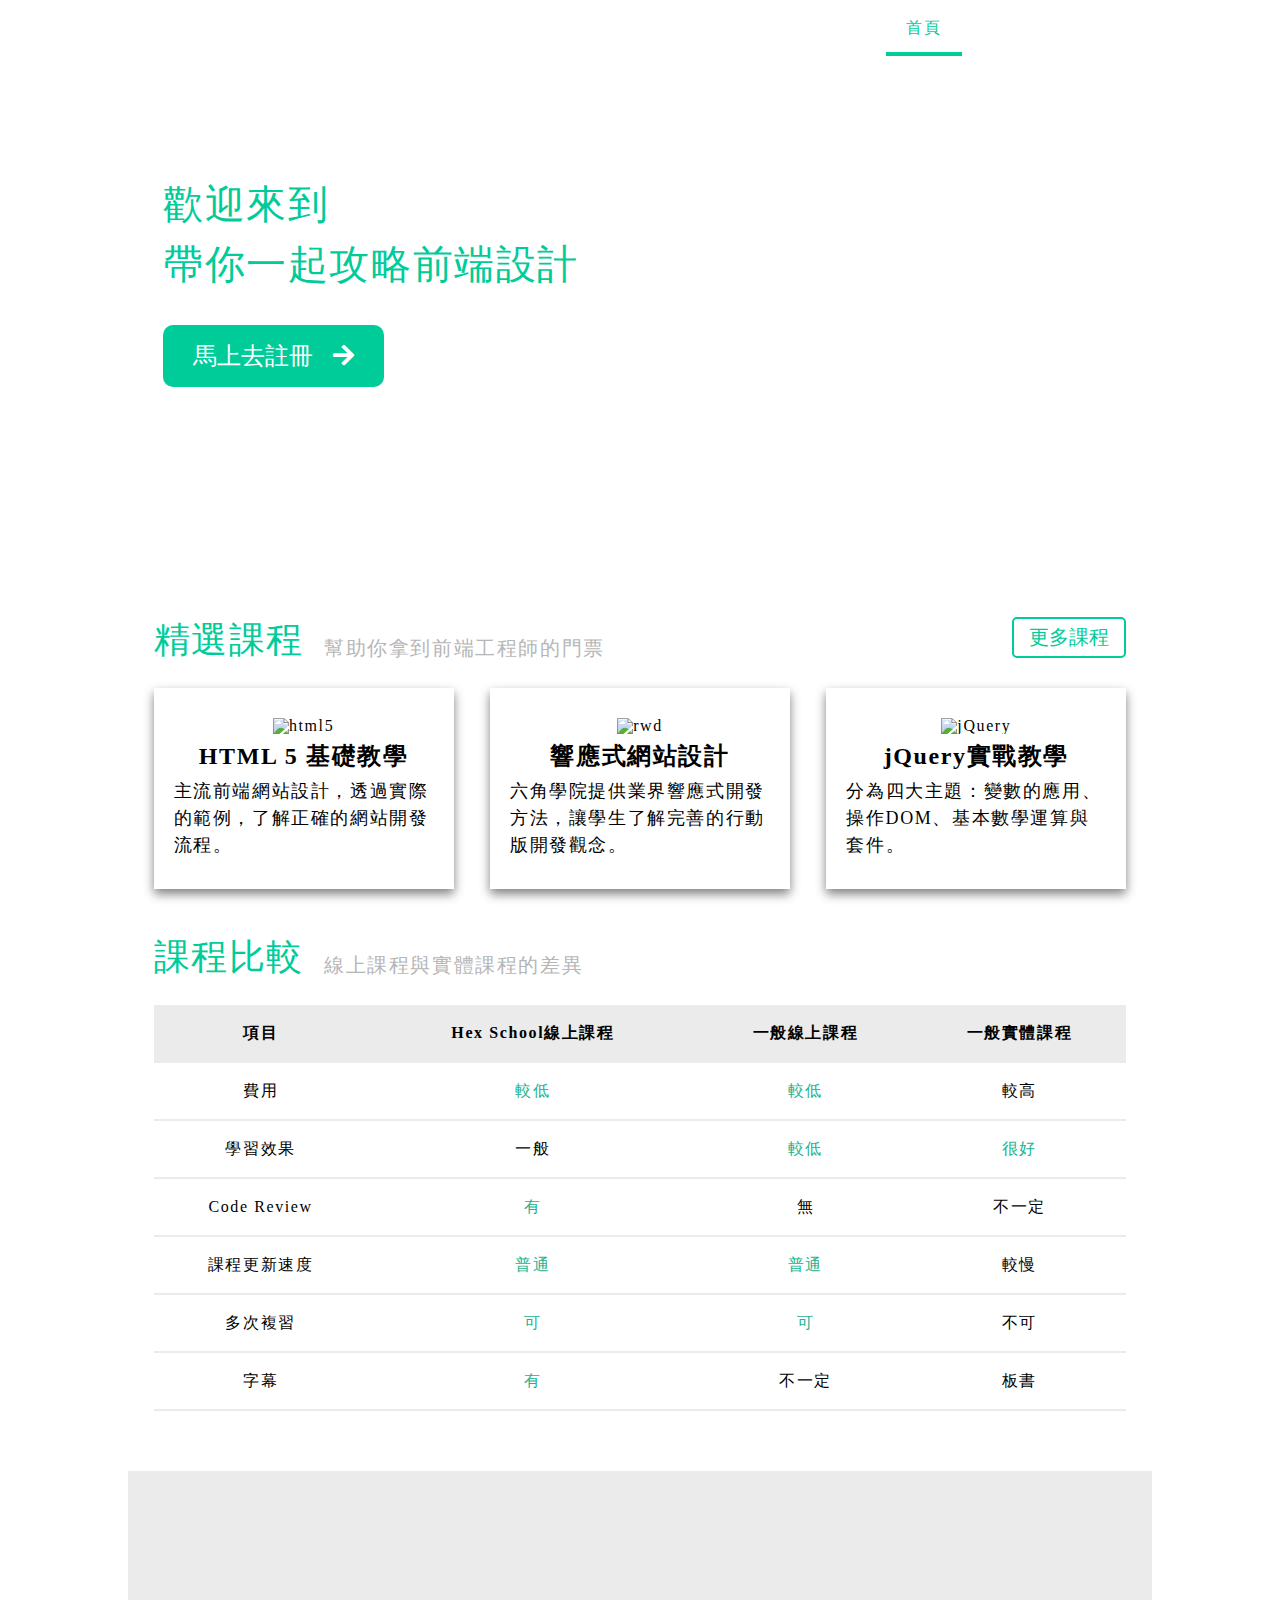
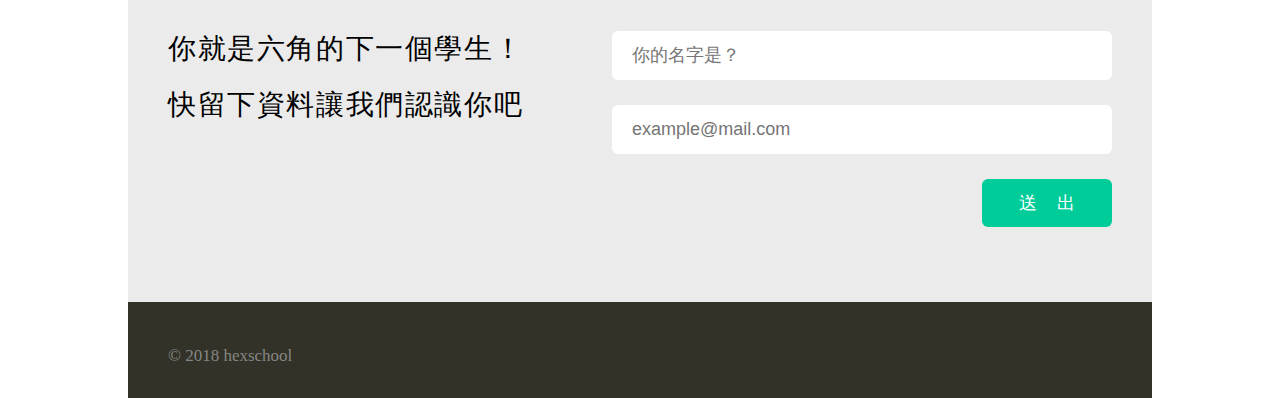
==== index.html @ 5896bd93 "Add files via upload" ====
<!DOCTYPE html>
<html lang="en">

<head>
    <meta charset="UTF-8">
    <meta name="viewport" content="width=device-width, initial-scale=1.0">
    <link rel="shortcut icon" href="https://www.hexschool.com/favicon.ico">
    <meta name='description' content='HTML CSS切版最終作業' />


    <meta property="og:title" content="HTML CSS切版最終作業" />
    <meta property="og:description" content="應用所有HTML CSS章節所學來打造一個網頁">
    <meta property="og:type" content="website" />
    <meta property="og:url" content="https://www.hexschool.com/" />
    <meta property="og:image"
        content="https://firebasestorage.googleapis.com/v0/b/hexschool-api.appspot.com/o/web%2Fevents%2F2019-js-starter%2Ffb-cover.png?alt=media&token=6d679c21-c0aa-454a-ad16-78c55b91dd50" />
    <meta property="og:locale" content="zh_TW">
    <meta http-equiv="X-UA-Compatible" content="IE=Edge" />
    <title>切版練習首頁</title>
    <link rel="stylesheet" href="https://pro.fontawesome.com/releases/v5.10.0/css/all.css">
    <link rel="stylesheet" href="./multipage.css">
</head>

<body>
    
    <div class="wrap">
        <!-- 導覽列 -->
        <div class="nav">
            <h1><a href="#">Hex School</a></h1>
            <ul class="pages">
                <li><a href="./index.html" class="active">首頁</a></li>
                <li><a href="./course.html">課程</a></li>
                <li><a href="./ask.html">問答</a></li>
            </ul>
        </div>
        <!-- 橫幅 -->
        <div class="banner">
            <h2>歡迎來到 <span>六角學院</span><br>
                帶你一起攻略前端設計</h2>
            <button>馬上去註冊&nbsp;&nbsp;&nbsp;<i class="fas fa-arrow-right"></i></button>
        </div>
        <!-- 課程 -->
        <div class="course">
            <div class="course-title">
                <h3>精選課程</h3>
                <p>幫助你拿到前端工程師的門票</p>
                <input type="button" value="更多課程">
            </div>
            <ul>
                <li>
                    <div class="img-flex">
                        <img src="https://raw.githubusercontent.com/hexschool/HTMLHWSource/master/mutiplePage/html5.png"
                            alt="html5">
                    </div>
                    <h4>HTML 5 基礎教學</h4>
                    <p>主流前端網站設計，透過實際的範例，了解正確的網站開發流程。</p>
                </li>
                <li>
                    <div class="img-flex">
                        <img src="https://raw.githubusercontent.com/hexschool/HTMLHWSource/master/mutiplePage/rwd.png"
                            alt="rwd">
                    </div>
                    <h4>響應式網站設計</h4>
                    <p>六角學院提供業界響應式開發方法，讓學生了解完善的行動版開發觀念。</p>
                </li>
                <li>
                    <div class="img-flex">
                        <img src="https://raw.githubusercontent.com/hexschool/HTMLHWSource/master/mutiplePage/jQuery.png"
                            alt="jQuery">
                    </div>
                    <h4>jQuery實戰教學</h4>
                    <p>分為四大主題：變數的應用、操作DOM、基本數學運算與套件。</p>
                </li>
            </ul>
        </div>
        <!-- 表格 -->
        <div class="comparison">
            <div class="comparison-title">
                <h3>課程比較</h3>
                <p>線上課程與實體課程的差異</p>
            </div>
            <table class="comparison-table">
                <tr>
                    <th>項目</th>
                    <th>Hex School線上課程</th>
                    <th>一般線上課程</th>
                    <th>一般實體課程</th>
                </tr>
                <tr>
                    <td>費用</td>
                    <td class="green">較低</td>
                    <td class="green">較低</td>
                    <td>較高</td>
                </tr>
                <tr>
                    <td>學習效果</td>
                    <td>一般</td>
                    <td class="green">較低</td>
                    <td class="green">很好</td>
                </tr>
                <tr>
                    <td>Code Review</td>
                    <td class="green">有</td>
                    <td>無</td>
                    <td>不一定</td>
                </tr>
                <tr>
                    <td>課程更新速度</td>
                    <td class="green">普通</td>
                    <td class="green">普通</td>
                    <td>較慢</td>
                </tr>
                <tr>
                    <td>多次複習</td>
                    <td class="green">可</td>
                    <td class="green">可</td>
                    <td>不可</td>
                </tr>
                <tr>
                    <td>字幕</td>
                    <td class="green">有</td>
                    <td>不一定</td>
                    <td>板書</td>
                </tr>
            </table>
        </div>
        <!-- 聯絡資料 -->
        <div class="contact">
            <h3>你就是六角的下一個學生！<br>
                快留下資料讓我們認識你吧</h3>
            <form class="info">
                <input type="text" name="name" id="name" placeholder="你的名字是？">
                <input type="email" name="email" id="email" placeholder="example@mail.com">
                <input type="submit" class="btn" value="送出">
            </form>
        </div>
        <!-- 註腳 -->
        <div class="footer">
            <!-- 版權所有 -->
            <div class="copyright">
                <img src="https://raw.githubusercontent.com/hexschool/HTMLHWSource/master/singlePage/footerLogo.png"
                    alt="">
                <p>&copy; 2018 hexschool</p> 
            </div>
            <!-- 粉絲頁 -->
            <ul class="fans">
                <li><a href="#"><img
                            src="https://raw.githubusercontent.com/hexschool/HTMLHWSource/master/mutiplePage/fb.png"
                            alt=""></a></li>
                <li><a href="#"><img
                            src="https://raw.githubusercontent.com/hexschool/HTMLHWSource/master/mutiplePage/ig.png"
                            alt=""></a></li>
                <li><a href="#"><img
                            src="https://raw.githubusercontent.com/hexschool/HTMLHWSource/master/mutiplePage/tw.png"
                            alt=""></a></li>
            </ul>
        </div>
    </div>
</body>

</html>
---- multipage.css ----
/* http://meyerweb.com/eric/tools/css/reset/ 
   v2.0 | 20110126
   License: none (public domain)
*/

html, body, div, span, applet, object, iframe,
h1, h2, h3, h4, h5, h6, p, blockquote, pre,
a, abbr, acronym, address, big, cite, code,
del, dfn, em, img, ins, kbd, q, s, samp,
small, strike, strong, sub, sup, tt, var,
b, u, i, center,
dl, dt, dd, ol, ul, li,
fieldset, form, label, legend,
table, caption, tbody, tfoot, thead, tr, th, td,
article, aside, canvas, details, embed, 
figure, figcaption, footer, header, hgroup, 
menu, nav, output, ruby, section, summary,
time, mark, audio, video {
	margin: 0;
	padding: 0;
	border: 0;
	font-size: 100%;
	font: inherit;
	vertical-align: baseline;
}
/* HTML5 display-role reset for older browsers */
article, aside, details, figcaption, figure, 
footer, header, hgroup, menu, nav, section {
	display: block;
}
body {
    line-height: 1;
    letter-spacing:.1em;
}
ol, ul {
	list-style: none;
}
blockquote, q {
	quotes: none;
}
blockquote:before, blockquote:after,
q:before, q:after {
	content: '';
	content: none;
}
table {
	border-collapse: collapse;
	border-spacing: 0;
}
/* 最外層 */
.wrap{
    position: relative;
    width: 1024px;
    margin: 0 auto;
}
/* 分頁連結 */
.nav{
    width: 100%;
    position: absolute;
    display: flex;
    justify-content: space-between;
    align-items: center;
    padding: 0px 20px 0px 35px;
    box-sizing: border-box;
    background-color: rgba(255, 255, 255, 0.1);
}
.nav h1 a{
    display: block;
    width: 170px;
    height: 36px;
    background-image: url("https://raw.githubusercontent.com/hexschool/HTMLHWSource/master/mutiplePage/logo.png");
    text-indent: 101%;
    overflow: hidden;
    white-space: nowrap;
}
.pages{
    margin-right: 20px;
    display: flex;
}
.pages a{
    text-decoration: none;
    color: #fff;
    display: block;
    padding: 20px 20px 16px;
    text-decoration: none;
    border-bottom: transparent 4px solid;
}
.pages a:hover{
    color: #00cc99;
}
.pages .active{
    border-bottom: 4px #00cc99 solid;
    color: #00cc99;
}
/* 橫幅 */
.banner{
    background-image: url("https://raw.githubusercontent.com/hexschool/HTMLHWSource/master/mutiplePage/bg_index.png");
    padding: 175px 0 175px 35px;
    background-repeat: no-repeat;
}
.banner h2{
    line-height: 1.5;
    font-size: 40px;
    color: #00cc99;
}
.banner h2 span{
    color: #fff;
}
.banner button{
    margin-top: 30px;
    font-size: 24px;
    color: #fff;
    background-color: #00cc99;
    box-shadow: none;
    border: none;
    border-radius: 10px;
    padding: 15px 30px;
    cursor: pointer;
}
.banner button:hover{
    color: blue;
}
/* 課程 */
.course{
    width: 95%;
    margin: 60px auto 0;
}
.course-title{
    position: relative;
    display: flex;
    align-items: flex-end;
    margin-bottom: 30px;
}
.course-title h3{
    font-size: 36px;
    color: #00cc99;
}
.course-title p{
    margin-left: 20px;
    color: #b6b6b6;
    font-size: 20px;
}
.course-title input{
    position: absolute;
    right: 0;
    bottom: 0;
    background-color: #fff;
    color: #00cc99;
    border: 2px #00cc99 solid;
    border-radius: 5px;
    font-size: 20px;
    padding: 5px 15px;
    cursor: pointer;
}
.course-title input:hover{
    background-color: blue;
}
/* 圖塊部分 */
.course ul{
    display: flex;
    justify-content: space-between;
}
.course .img-flex{
    display: flex;
    justify-content: center;
}
 .course ul li{
     display: block;
     width: 300px;
     box-shadow:0px 5px 10px gray ;
     padding: 0 20px 20px 20px;
     box-sizing: border-box;
     padding: 30px 20px 30px 20px;
 }
 .course ul li h4{
     font-size: 24px;
     margin: 10px 0 10px 0;
     font-family: '標楷體';
     font-weight: bold;
     text-align: center;
 }
 .course ul li p{
     font-size: 18px;
     line-height: 1.5;
     font-family: 'Times New Roman', Times, serif;
 }
 /* 表格 */
 .comparison{
    width: 95%;
    margin: 0 auto;
    margin-top: 50px;
    table-layout: fixed;
 }
 .comparison-title{
     display: flex;
     align-items: flex-end;
     margin-bottom: 30px;
 }
 .comparison-title h3{
     color: #00cc99;
     font-size: 36px;
 }
 .comparison-title p{
     color: #b6b6b6;
     font-size: 20px;
     margin-left: 20px;
 }
 .comparison-table{
    width: 100%;
}
.comparison-table tr{
    text-align: left;
    border-bottom: #ebebeb 2px solid;
}
.comparison-table th{
    background-color: #ebebeb;
    font-weight: bold;
}
.comparison-table td, .comparison-table th{
    padding: 20px 0 20px 0;
    text-align: center;
}
.comparison-table .green{
    color: #22b28e;
}
/* 聯絡資訊 */
.contact{
    margin-top: 60px;
    background-color: #ebebeb;
    padding: 150px 40px 50px 40px;
    display: flex;
    justify-content: space-between;
}
.contact h3{
    font-size: 28px;
    line-height: 2;
}
.contact .info{
    margin-top: 10px;
    display: flex;
    flex-direction: column;
    align-items: flex-end;
}
.info input, .info textarea{
    width: 460px;
    font-size: 18px;
    padding: 14px 20px;
    margin-bottom: 25px;
    border-radius: 6px;
    border: none;
}
.info textarea{
    padding-bottom: 200px;
}
.info .btn{
    background-color: #00cc99;
    color: #fff;
    width: 130px;
    text-align: center;
    letter-spacing: 20px;
    text-indent: 20px;
    padding: 12px 0;
}
.info .btn:hover{
    color: blue;
    cursor: pointer;
}
/* 註腳 */
.footer{
    padding: 30px 40px;
    display: flex;
    justify-content: space-between;
    background-color: #323228;
}
.footer .copyright{
    color: #868684;
    display: flex;
    flex-direction: column;
    justify-content: center;
    align-items: flex-end;
    letter-spacing: 0;
    font-size: 17px;
}
.copyright p{
    margin-top: 10px;
}
.footer .fans{
    display: flex;
    align-items: center;
}
.footer .fans a{
    display: block;
    padding: 10px;
}
.footer .fans a:hover{
    background-color: red;
}
/* 課程頁面 */

/* 橫幅 */
.banner-course{
    background-image: url("https://raw.githubusercontent.com/hexschool/HTMLHWSource/master/mutiplePage/bg_course.png");
    padding: 175px 0 175px 35px;
    background-repeat: no-repeat; 
}
.banner-course h2{
    font-size: 40px;
    margin-bottom: 10px;
    color: #fff;
}
.banner-course p{
    font-size: 20px;
    color: #00cc99;
    margin-bottom: 40px;
}
.banner-course button{
    margin-top: 30px;
    font-size: 24px;
    color: #fff;
    background-color: #00cc99;
    box-shadow: none;
    border: none;
    border-radius: 10px;
    padding: 15px 30px;
    cursor: pointer;
}
.banner-course button:hover{
    color: blue;
}
.banner-logo{
    position: absolute;
    top: 100px;
    right: 40px;
}
/* 將內容頁面調窄 */
.content{
    width: 60%;
    margin: 0 auto;
    margin-top: 50px;
}
/* 導師介紹 */
.teacher{
    display: flex;
    justify-content: space-between;
    align-items: center;
}
.teacher h3{
    font-size: 34px;
    line-height: 1.5;
}
.teacher span{
    color: #00cc99;
}
.teacher ul{
    margin-top: 30px;
}
.teacher ul li{
    list-style: disc;
    list-style-position: outside;
    padding-left: 20px;
    line-height: 1.5;
    color: #b6b6b6;
}
.special{
    margin-top: 60px;
}
.special-title{
    display: flex;
    align-items: flex-end;
}
.special h3{
    font-size: 34px;
    color: #00cc99;
}
.special p{
    margin-left: 20px;
    font-size: 20px;
    color: #b6b6b6;
}
.special ol{
    margin-top: 30px;
}
.special ol li{
    line-height: 1.5;
    list-style-type: decimal;
    padding-left: 24px;
    letter-spacing: 0;
}
/* 課程大綱 */
.catalogue{
    margin-top: 60px;
}
.catalogue-title{
    display: flex;
    align-items: flex-end;
}
.catalogue-title h3{
    font-size: 34px;
    color: #00cc99;
}
.catalogue-title p{
    margin-left: 20px;
    color: #b6b6b6;
    font-size: 20px;
}
.catalogue-table{
    margin-top: 30px;
    width: 100%;
}
.catalogue-table tr:nth-child(odd){
    background-color: #ebebeb;
}
.catalogue-table tr:nth-child(even){
    color: #b6b6b6;
}
.catalogue-table tr td{
    padding: 20px 40px;
}

/* 註冊 */
.enrollment{
    margin-top: 60px;
    display: flex;
    justify-content: center;
    padding: 150px 0 140px;
    background-color: #ebebeb;
    align-items: flex-end;
}
.enrollment h4{
    font-size: 30px;
    margin-right: 32px;
    line-height: 2;
}
.enrollment button{
    width: 220px;
    height: 52px;
    color: #fff;
    background-color: #00cc99;
    margin-left: 32px;
    font-size: 20px;
    border-radius: 4px;
    border: none;
}
.enrollment button:hover{
    color: blue;
    cursor: pointer;
}
/* 第三頁 */
/* 橫幅 */
.banner-ask{
    text-align: center;
    background-image: url("https://raw.githubusercontent.com/hexschool/HTMLHWSource/master/mutiplePage/bg_QA.png");
    padding: 175px 0;
    background-repeat: no-repeat; 
}
.banner-ask h2{
    color: #fff;
    font-size: 44px;
}
.banner-ask p{
    margin-top: 20px;
    color: #00cc99;
    font-size: 22px;
}
.search-icon{
    width: 620px;
    position: relative;
    margin: 50px auto 0;
}
.search-icon input{    
    width: 100%;
    font-size: 20px;
    padding: 15px 20px;
    border-radius: 10px;
    box-sizing: border-box;
}
.search-icon .fa-search{
    position: absolute;
    top: 50%;
    transform: translateY(-50%);
    right: 10px;
}
/* 問題頁面 */
.questions{
    width: 80%;
    margin: 60px auto 0;
}
.questions > li > span{
    display: flex;
    align-items: flex-end;
    margin-bottom: 40px;
}
.questions > li{
    margin-bottom: 60px;
}
.questions > li h3{
    font-size: 34px;
    color: #00cc99;
}
.questions > li > span > p{
    margin-left: 20px;
    color: #9b9b9b;
    font-size: 20px;
}
.questions > li > ul > li h4{
    font-size: 20px;
    font-weight: bold;
    line-height: 1.5;
    margin-top: 20px;
}
.questions > li > ul > li p{
    color: #9b9b9b;
    line-height: 1.5;
}
.questions > li > ul > li > p > a{
    color: #00cc99;
    letter-spacing: 0;
    margin: 0 4px 0;
    text-decoration: none;
}
.questions > li > ul > li > p > a:hover{
    background: #00cc99;
    color: #fff;
}
.questions > li > ul > li >span{
    line-height: 1.5;
}
/* 付款與退款項目 */
.payment{
    list-style-type: decimal;
    list-style-position: inside;
    padding-left: 40px;
    line-height: 1.5;
    color: #9b9b9b;
}
.refund{
    padding-left: 40px;
    list-style-type: disc;
    list-style-position: inside;
    line-height: 1.5;
    color: #9b9b9b;
    margin-bottom: 32px;
}
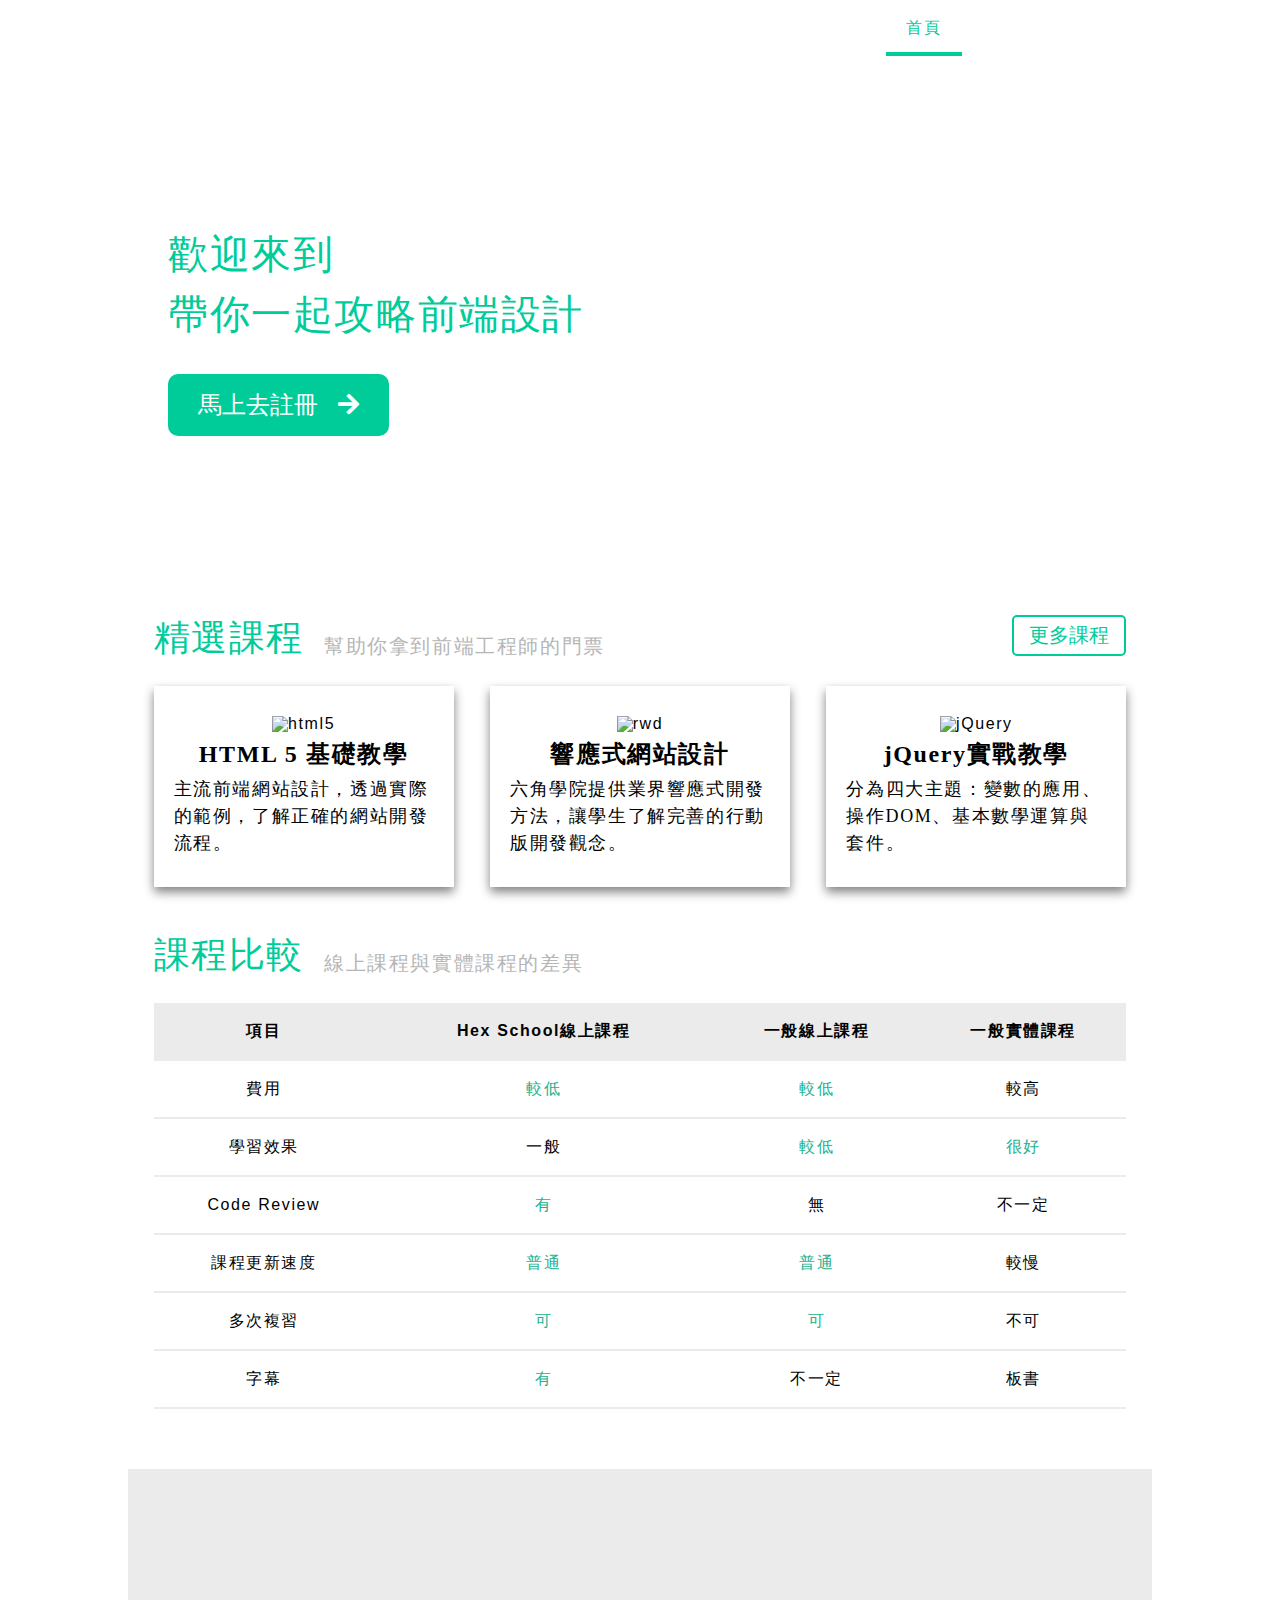
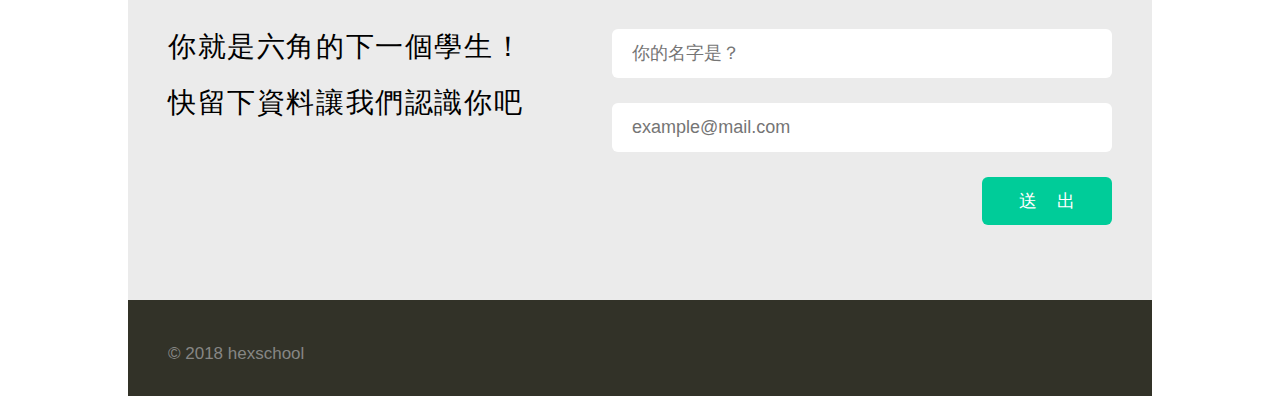
==== commit 5ed868ce: "Add files via upload" ====
--- a/index.html
+++ b/index.html
@@ -22,7 +22,7 @@
 </head>
 
 <body>
-    
+
     <div class="wrap">
         <!-- 導覽列 -->
         <div class="nav">
@@ -35,9 +35,11 @@
         </div>
         <!-- 橫幅 -->
         <div class="banner">
-            <h2>歡迎來到 <span>六角學院</span><br>
-                帶你一起攻略前端設計</h2>
-            <button>馬上去註冊&nbsp;&nbsp;&nbsp;<i class="fas fa-arrow-right"></i></button>
+            <div class="content">
+                <h2>歡迎來到 <span>六角學院</span><br>
+                    帶你一起攻略前端設計</h2>
+                <button>馬上去註冊&nbsp;&nbsp;&nbsp;<i class="fas fa-arrow-right"></i></button>
+            </div>
         </div>
         <!-- 課程 -->
         <div class="course">
@@ -140,7 +142,7 @@
             <div class="copyright">
                 <img src="https://raw.githubusercontent.com/hexschool/HTMLHWSource/master/singlePage/footerLogo.png"
                     alt="">
-                <p>&copy; 2018 hexschool</p> 
+                <p>&copy; 2018 hexschool</p>
             </div>
             <!-- 粉絲頁 -->
             <ul class="fans">
--- a/multipage.css
+++ b/multipage.css
@@ -31,6 +31,7 @@
 body {
     line-height: 1;
     letter-spacing:.1em;
+    font-family: sans-serif;
 }
 ol, ul {
 	list-style: none;
@@ -63,6 +64,7 @@
     padding: 0px 20px 0px 35px;
     box-sizing: border-box;
     background-color: rgba(255, 255, 255, 0.1);
+    z-index: 10;
 }
 .nav h1 a{
     display: block;
@@ -95,8 +97,16 @@
 /* 橫幅 */
 .banner{
     background-image: url("https://raw.githubusercontent.com/hexschool/HTMLHWSource/master/mutiplePage/bg_index.png");
-    padding: 175px 0 175px 35px;
+    height: 560px;
     background-repeat: no-repeat;
+    position: relative;
+}
+.banner .content{
+    position: absolute;
+    left: 40px;
+    top: 50%;
+    transform: translateY(-50%);
+    z-index: 10;
 }
 .banner h2{
     line-height: 1.5;
@@ -250,7 +260,7 @@
     border: none;
 }
 .info textarea{
-    padding-bottom: 200px;
+    height: 200px;
 }
 .info .btn{
     background-color: #00cc99;
@@ -300,8 +310,15 @@
 /* 橫幅 */
 .banner-course{
     background-image: url("https://raw.githubusercontent.com/hexschool/HTMLHWSource/master/mutiplePage/bg_course.png");
-    padding: 175px 0 175px 35px;
+    height: 560px;
     background-repeat: no-repeat; 
+    position: relative;
+}
+.banner-course .banner-slogan{
+    transform: translateY(-50%);
+    position: absolute;
+    top: 50%;
+    left: 40px;
 }
 .banner-course h2{
     font-size: 40px;
@@ -450,8 +467,15 @@
 .banner-ask{
     text-align: center;
     background-image: url("https://raw.githubusercontent.com/hexschool/HTMLHWSource/master/mutiplePage/bg_QA.png");
-    padding: 175px 0;
-    background-repeat: no-repeat; 
+    height: 560px;
+    position: relative;
+    background-repeat: no-repeat;
+}
+.banner-ask .ask-search{
+    position: absolute;
+    left: 50%;
+    top: 50%;
+    transform: translate(-50%,-50%);
 }
 .banner-ask h2{
     color: #fff;
@@ -470,7 +494,7 @@
 .search-icon input{    
     width: 100%;
     font-size: 20px;
-    padding: 15px 20px;
+    padding: 15px 50px 15px 20px;
     border-radius: 10px;
     box-sizing: border-box;
 }
@@ -479,13 +503,14 @@
     top: 50%;
     transform: translateY(-50%);
     right: 10px;
+    cursor: pointer;
 }
 /* 問題頁面 */
 .questions{
     width: 80%;
     margin: 60px auto 0;
 }
-.questions > li > span{
+.questions > li > .refund-title{
     display: flex;
     align-items: flex-end;
     margin-bottom: 40px;
